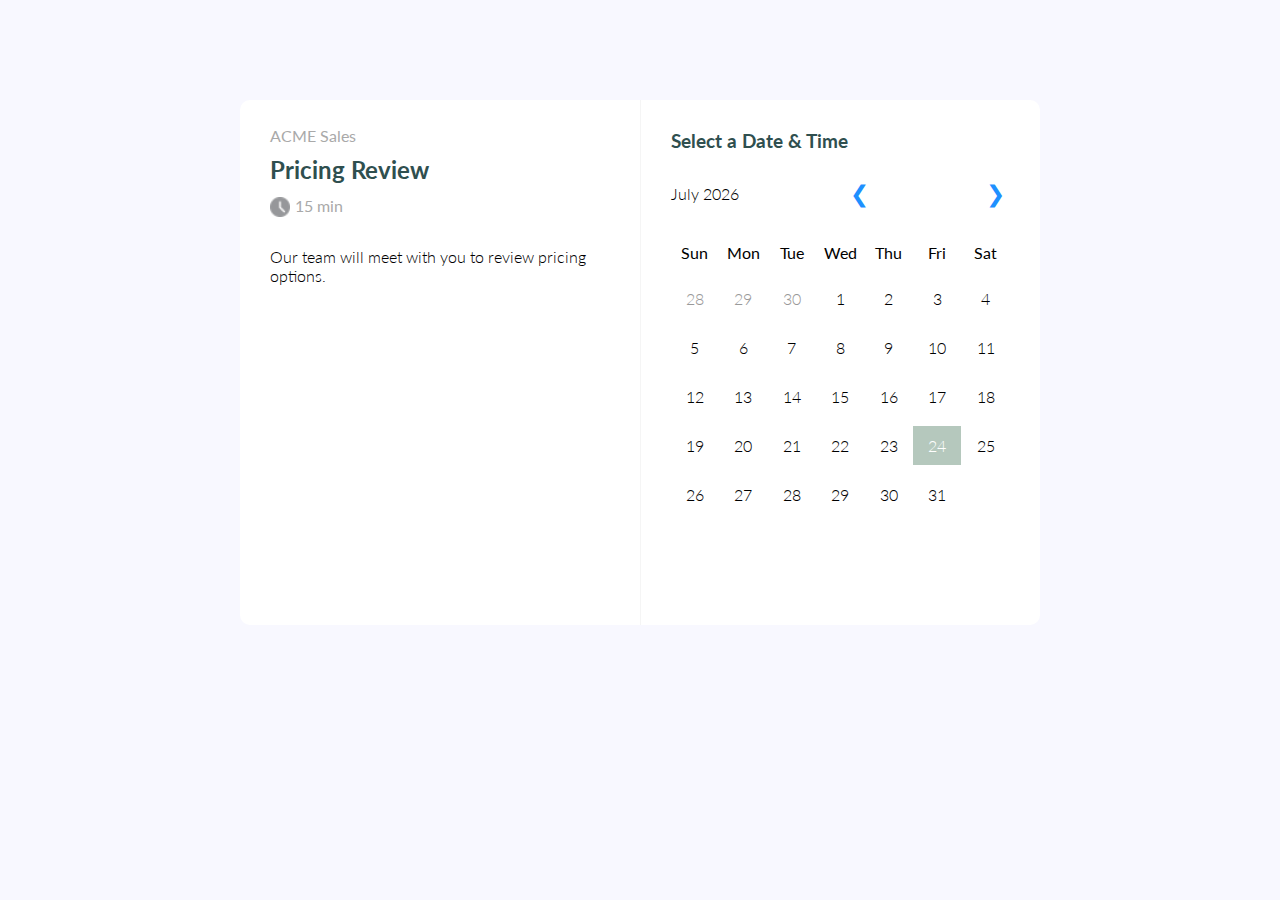
==== index.html @ e2a2a413 "calendy app" ====
<!DOCTYPE html>
    <head>
        <meta charset="utf-8">
        <title>Calendly</title>
        <meta name="viewport" content="width=device-width, initial-scale=1">

        <!-- Google Fonts -->
        <link href="https://fonts.googleapis.com/css2?family=Lato:wght@300;400;700;900&display=swap" rel="stylesheet">
        <link rel="stylesheet" href="https://cdnjs.cloudflare.com/ajax/libs/font-awesome/4.7.0/css/font-awesome.min.css">

        <!-- Calendar -->
        <script src='script/calender.js'></script>
        <link href='css/calender.css' rel='stylesheet' />
        <!-- Styles -->
        <link rel="stylesheet" href="css/styles.css">
        <link rel="stylesheet" href="css/schedule.css">
        <style>
          
      </style>

    </head>

    <body onload="renderDate()">

        <div class="container">
            <section class="description-section">
                <hgroup>
                    <h4 id="scheduler">ACME Sales</h4> 
                    <h2 id="event">Pricing Review</h2>
                    <div class="icon-text-div">
                        <img src="icons/clock.png" alt="clock-icon">
                        <h4 id="duration">15 min</h4>
                    </div>
                </hgroup>
                <p id=description>Our team will meet with you to review pricing options.</p>
            </section>
            <div class="divider"></div>
            <section id="calendar-section" class="body-section">
                <h3>Select a Date & Time</h3>
                <div id="schedule-div">
                    <div id="available-times-div"><!-- Available times --></div>
                   
                        
                            <div>
                              <div class="month">
                                 
                                  <div>
                                      <h2 id="date_str"></h2>
                                  </div>
                                  <div class="prev" onclick="moveDate('prev')">
                                      <span>&#10094;</span>
                                  </div>
                                  <div class="next" onclick="moveDate('next')">
                                      <span>&#10095;</span>
                                  </div>
                              </div>
                              <div class="weekdays">
                                  <div>Sun</div>
                                  <div>Mon</div>
                                  <div>Tue</div>
                                  <div>Wed</div>
                                  <div>Thu</div>
                                  <div>Fri</div>
                                  <div>Sat</div>
                              </div>
                              <div class="days">
                  
                              </div>
                          </div>
                     
                          
                </div>
            </section>
        

        </div>
        

    </body>
</html>
---- css/calender.css ----
.header{
    position: relative;
    height: 40px;
}
#month{
    display: block;
    position: absolute;
    left: 0;
    bottom: 0;
}
#btns{
    position:absolute;
    display: block;
    right: 15px;
    bottom: 15px;

}
#btn1, #btn2{
    background: none;
    border: none;
    margin: 8px;
    
}
.fa{
    color: rgb(149, 155, 241);
    font-size: 20px;
}
.fa:hover{
    color: rgb(85, 64, 161);
}
#calendar thead {
    font-weight: 300;
    text-transform: uppercase;
  }
   
  #calendar tbody {
    color: rgb(182, 181, 181);
  }
   
  #calendar tbody td:hover {
    border: 1px solid #00addf;
  }
   
  #calendar td {
    border: 2px solid transparent;
    border-radius: 50%;
    display: inline-block;
    height: 3em;
    line-height: 3em;
    text-align: center;
    width: 2.5em;
  }
   

/* calnder styling */

* {
  box-sizing: border-box;
}

ul {
  list-style-type: none;
}

body {
  font-family: "Lato", sans-serif;
}


.calendar {
  margin: auto;
  width: 350px;
  background-color: #fff;
  box-shadow: 0px 0px 15px 4px rgba(0, 0, 0, 0.2);

}

.month {
  display: flex;
  justify-content: space-between;
  align-items: center;
  width: 100%;
  margin-bottom: 20px;
  text-align: center;
  background-color: #ffffff;
  color: rgb(0, 0, 0);
}

#date_str{
  font-size: 1rem;
  font-weight: 300;
}

.weekdays {
  background-color: #ffffff;
  color: rgb(0, 0, 0);
  padding: 7px 0;
  display: flex;
}

.days {
  font-weight: 300;
  padding: 10px 0;
  display: flex;
  flex-wrap: wrap;
}

.weekdays div,
.days div {
  text-align: center;
  width: 14.28%;
}

.days div {
  padding: 10px 0;
  margin-bottom: 10px;
  transition: all 0.4s;
}

.prev_date {
  color: #999;
}

.today {
  background-color: #b5c8bd;
  color: #fff;
}

.days div:hover {
  cursor: pointer;
  background-color: #dfe6e9
}

.prev,
.next {
  display: flex;
  justify-content: center;
  align-items: center;
  width: 30px;
  height: 30px;
  border-radius: 50%;
  font-size: 23px;
  transition: all 0.4s;
  color: dodgerblue;

}

.prev:hover,
.next:hover {
  cursor: pointer;
  background-color: rgba(0, 0, 0, 0.2);
}

#month {
  font-size: 30px;
  font-weight: 500;
}
---- css/styles.css ----
body {
  background-color: ghostwhite;
  font-family: Lato;
}

h3 {
  color: darkslategray;
  margin-top: 0;
}

h4 {
  color: darkslategray;
  font-weight: 300;
  margin-top: 0;
}

p {
  font-weight: 300;
}



.divider {
  height: 100%;
  border-left: solid .5px whitesmoke;
}

.container {
  background-color: white;
  display: -webkit-box;
  display: -ms-flexbox;
  display: flex;
  margin: 100px auto;
  -webkit-box-pack: center;
      -ms-flex-pack: center;
          justify-content: center;
  border-radius: 10px;
  height: 525px;
  max-width: 800px;
}

.description-section {
  -webkit-box-flex: 1;
      -ms-flex: 1;
          flex: 1;
  margin: 30px;
}

.body-section {
  -webkit-box-flex: 1;
      -ms-flex: 1;
          flex: 1;
  margin: 30px;
}

hgroup {
  line-height: 0.8rem;
  margin-bottom: 30px;
}

#event {
  font-weight: 700;
  color: darkslategray;
}

#scheduler, #duration {
  font-weight: 400;
  color: darkgray;
}

#event-time-stamp {
  margin: 0;
  margin-left: 5px;
  font-weight: 400;
  color: mediumseagreen;
  line-height: 1.3;
}

.icon-text-div {
  display: -webkit-box;
  display: -ms-flexbox;
  display: flex;
  -webkit-box-align: center;
      -ms-flex-align: center;
          align-items: center;
  margin-bottom: 0.5rem;
}

.icon-text-div img {
  width: 20px;
  height: 20px;
  margin-right: 5px;
}

.icon-text-div #duration {
  margin: 0;
}

@media (max-width: 1250px) {
  .container {
    display: block;
    height: 85vh;
    text-align: center;
    width: 645px;
    margin: 50px auto;
    overflow-y: scroll;
  }
  .description-section {
    padding-top: 30px;
    margin: 30px 100px;
  }
  .body-section {
    margin: 30px 50px;
    -webkit-box-align: center;
        -ms-flex-align: center;
            align-items: center;
  }
  .icon-text-div {
    -webkit-box-pack: center;
        -ms-flex-pack: center;
            justify-content: center;
  }
  .divider {
    height: auto;
    border-top: solid .5px whitesmoke;
  }
}

@media (max-width: 645px) {
  body {
    background-color: white;
  }
  .container {
    background-color: none;
    width: auto;
    margin: 50px 0;
    overflow: auto;
  }
  .description-section {
    padding: 0;
    margin: 30px 5%;
  }
  .body-section {
    padding: 0;
    margin: 30px 2%;
  }
}
/*# sourceMappingURL=styles.css.map */
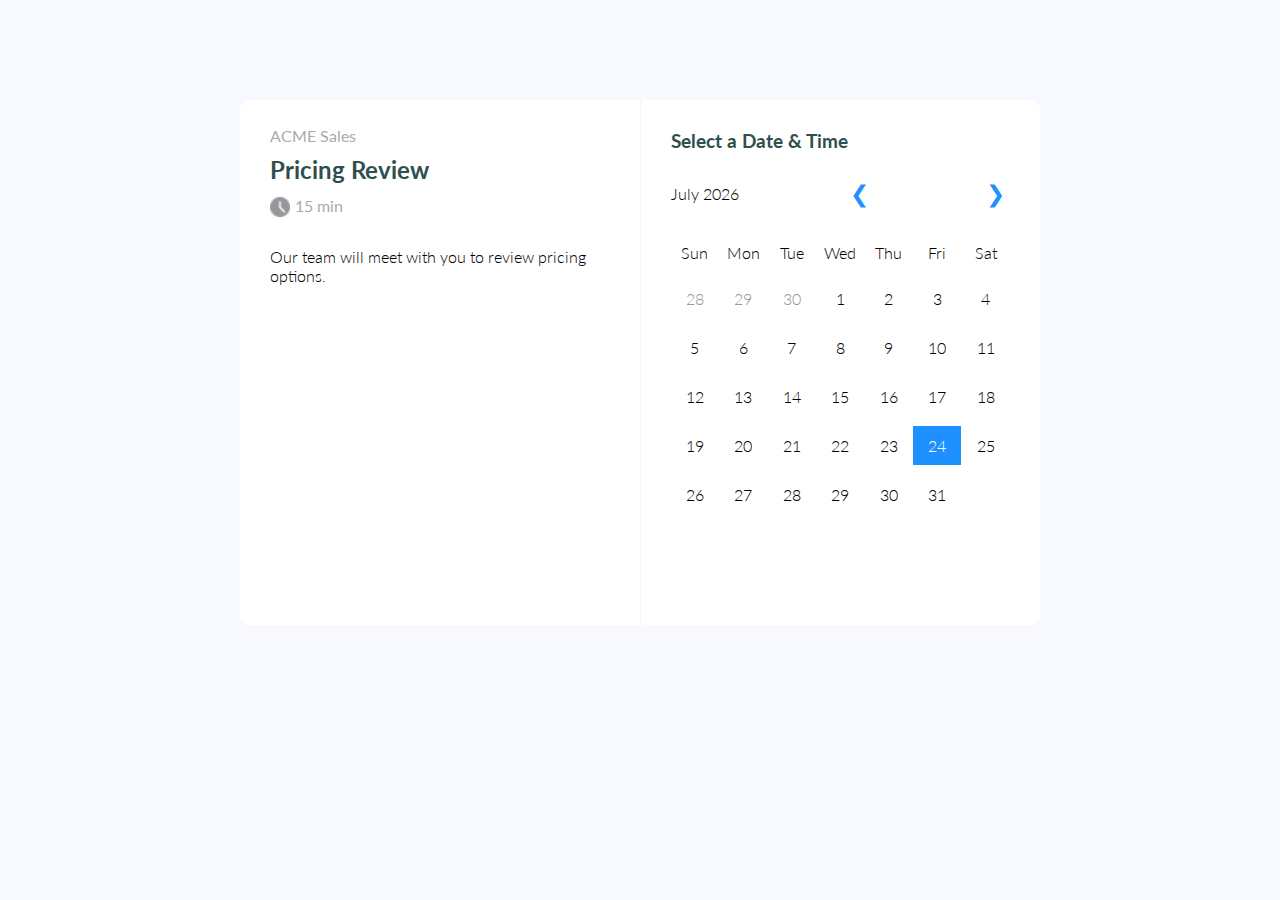
==== commit 2e1c3a89: "update" ====
--- a/index.html
+++ b/index.html
@@ -1,80 +1,86 @@
 <!DOCTYPE html>
-    <head>
-        <meta charset="utf-8">
-        <title>Calendly</title>
-        <meta name="viewport" content="width=device-width, initial-scale=1">
 
-        <!-- Google Fonts -->
-        <link href="https://fonts.googleapis.com/css2?family=Lato:wght@300;400;700;900&display=swap" rel="stylesheet">
-        <link rel="stylesheet" href="https://cdnjs.cloudflare.com/ajax/libs/font-awesome/4.7.0/css/font-awesome.min.css">
+<head>
+    <meta charset="utf-8">
+    <title>Calendly</title>
+    <meta name="viewport" content="width=device-width, initial-scale=1">
 
-        <!-- Calendar -->
-        <script src='script/calender.js'></script>
-        <link href='css/calender.css' rel='stylesheet' />
-        <!-- Styles -->
-        <link rel="stylesheet" href="css/styles.css">
-        <link rel="stylesheet" href="css/schedule.css">
-        <style>
-          
-      </style>
+    <!-- Google Fonts -->
+    <link href="https://fonts.googleapis.com/css2?family=Lato:wght@300;400;700;900&display=swap" rel="stylesheet">
+    <link rel="stylesheet" href="https://cdnjs.cloudflare.com/ajax/libs/font-awesome/4.7.0/css/font-awesome.min.css">
 
-    </head>
+    <!-- Calendar -->
+    <script src='script/calender.js'></script>
+    <link href='css/calender.css' rel='stylesheet' />
+    <!-- Styles -->
+    <link rel="stylesheet" href="css/styles.css">
+    <style>
 
-    <body onload="renderDate()">
+    </style>
 
-        <div class="container">
-            <section class="description-section">
-                <hgroup>
-                    <h4 id="scheduler">ACME Sales</h4> 
-                    <h2 id="event">Pricing Review</h2>
-                    <div class="icon-text-div">
-                        <img src="icons/clock.png" alt="clock-icon">
-                        <h4 id="duration">15 min</h4>
-                    </div>
-                </hgroup>
-                <p id=description>Our team will meet with you to review pricing options.</p>
-            </section>
-            <div class="divider"></div>
-            <section id="calendar-section" class="body-section">
-                <h3>Select a Date & Time</h3>
-                <div id="schedule-div">
-                    <div id="available-times-div"><!-- Available times --></div>
-                   
-                        
+</head>
+
+<body onload="renderDate()">
+
+    <div class="container">
+        <section class="description-section">
+            <hgroup>
+                <h4 id="scheduler">ACME Sales</h4>
+                <h2 id="event">Pricing Review</h2>
+                <div class="icon-text-div">
+                    <img src="icons/clock.png" alt="clock-icon">
+                    <h4 id="duration">15 min</h4>
+                </div>
+            </hgroup>
+            <p id=description>Our team will meet with you to review pricing options.</p>
+        </section>
+        <div class="divider"></div>
+        <section id="calendar-section" class="body-section">
+            <h3>Select a Date & Time</h3>
+            <div id="schedule-div">
+               
+
+                <div id="available-times-div">
+
+                    
+                    
+                        <div class="month">
+
                             <div>
-                              <div class="month">
-                                 
-                                  <div>
-                                      <h2 id="date_str"></h2>
-                                  </div>
-                                  <div class="prev" onclick="moveDate('prev')">
-                                      <span>&#10094;</span>
-                                  </div>
-                                  <div class="next" onclick="moveDate('next')">
-                                      <span>&#10095;</span>
-                                  </div>
-                              </div>
-                              <div class="weekdays">
-                                  <div>Sun</div>
-                                  <div>Mon</div>
-                                  <div>Tue</div>
-                                  <div>Wed</div>
-                                  <div>Thu</div>
-                                  <div>Fri</div>
-                                  <div>Sat</div>
-                              </div>
-                              <div class="days">
-                  
-                              </div>
-                          </div>
-                     
-                          
+                                <h2 id="date_str"></h2>
+                            </div>
+                            <div class="prev" onclick="moveDate('prev')">
+                                <span>&#10094;</span>
+                            </div>
+                            <div class="next" onclick="moveDate('next')">
+                                <span>&#10095;</span>
+                            </div>
+                        </div>
+                        <div class="weekdays">
+                            <div>Sun</div>
+                            <div>Mon</div>
+                            <div>Tue</div>
+                            <div>Wed</div>
+                            <div>Thu</div>
+                            <div>Fri</div>
+                            <div>Sat</div>
+                        </div>
+                        <div class="days">
+
+                        </div>
+                    
+
                 </div>
-            </section>
-        
 
-        </div>
-        
+                
+            </div>
 
-    </body>
+        </section>
+
+
+    </div>
+
+
+</body>
+
 </html>--- a/css/calender.css
+++ b/css/calender.css
@@ -122,7 +122,7 @@
 }
 
 .today {
-  background-color: #b5c8bd;
+  background-color: dodgerblue;
   color: #fff;
 }
 
@@ -154,4 +154,58 @@
 #month {
   font-size: 30px;
   font-weight: 500;
-}+}
+
+#btn{
+  background-color: white;
+  border: none;
+  width: 100%;
+  cursor: pointer;
+
+}
+#btn:hover{
+  background-color: #dfe6e9;
+}
+#schedule-div{
+  display: flex;
+  
+}
+
+#append_div{
+  /* height: 100%; */
+  width: 250px;
+  /* position: relative; */
+  /* right: 0px; */
+  /* display: none; */
+  -webkit-box-flex: 1;
+  
+  -webkit-box-ordinal-group: 3;
+  -ms-flex-order: 2;
+  text-align: center;  
+}
+
+#available-times-div {
+  font-family: Lato;
+  font-weight: 300;
+  -webkit-box-flex: 2;
+  /*-ms-flex: 2;*/
+  flex: auto;
+}
+#select_time_btn{
+
+-webkit-box-flex: 1;
+    -ms-flex: 1;
+    flex: 1;
+    border: 1px solid lightblue;
+    color: dodgerblue;
+    background-color: white;
+    width: 100%;
+    font-weight: 600;
+    margin-bottom: 20px;
+    border-radius: 5px;
+    height: 40px;
+  }
+  #select_time_btn:hover{
+    border:2px solid dodgerblue ;
+  }
+  
--- a/css/styles.css
+++ b/css/styles.css
@@ -18,6 +18,30 @@
   font-weight: 300;
 }
 
+label {
+  font-size: 0.85rem;
+  font-family: Lato;
+  font-weight: 600;
+  color: darkslategray;
+}
+
+input {
+  display: block;
+  height: 40px;
+  border: 1px solid lightgray;
+  border-radius: 0;
+  margin: 10px 0 20px 0;
+  padding: 0 15px;
+  font-family: Lato;
+  color: darkslategray;
+  font-size: 1rem;
+}
+
+input:focus {
+  outline: 0;
+  border: 1.5px solid dodgerblue;
+  border-radius: 0;
+}
 
 
 .divider {
@@ -145,4 +169,26 @@
     margin: 30px 2%;
   }
 }
-/*# sourceMappingURL=styles.css.map */+/*# sourceMappingURL=styles.css.map */
+
+.back-btn {
+  margin-bottom: 30px;
+  border-radius: 50%;
+  border: 2px solid ghostwhite;
+  background-color: white;
+  height: 40px;
+  width: 40px;
+}
+
+.back-btn:hover {
+  background-color: lightblue;
+}
+
+.back-btn:focus {
+  outline: 0;
+}
+
+.back-btn .arrow-icon {
+  width: 20px;
+  margin-top: 3px;
+}